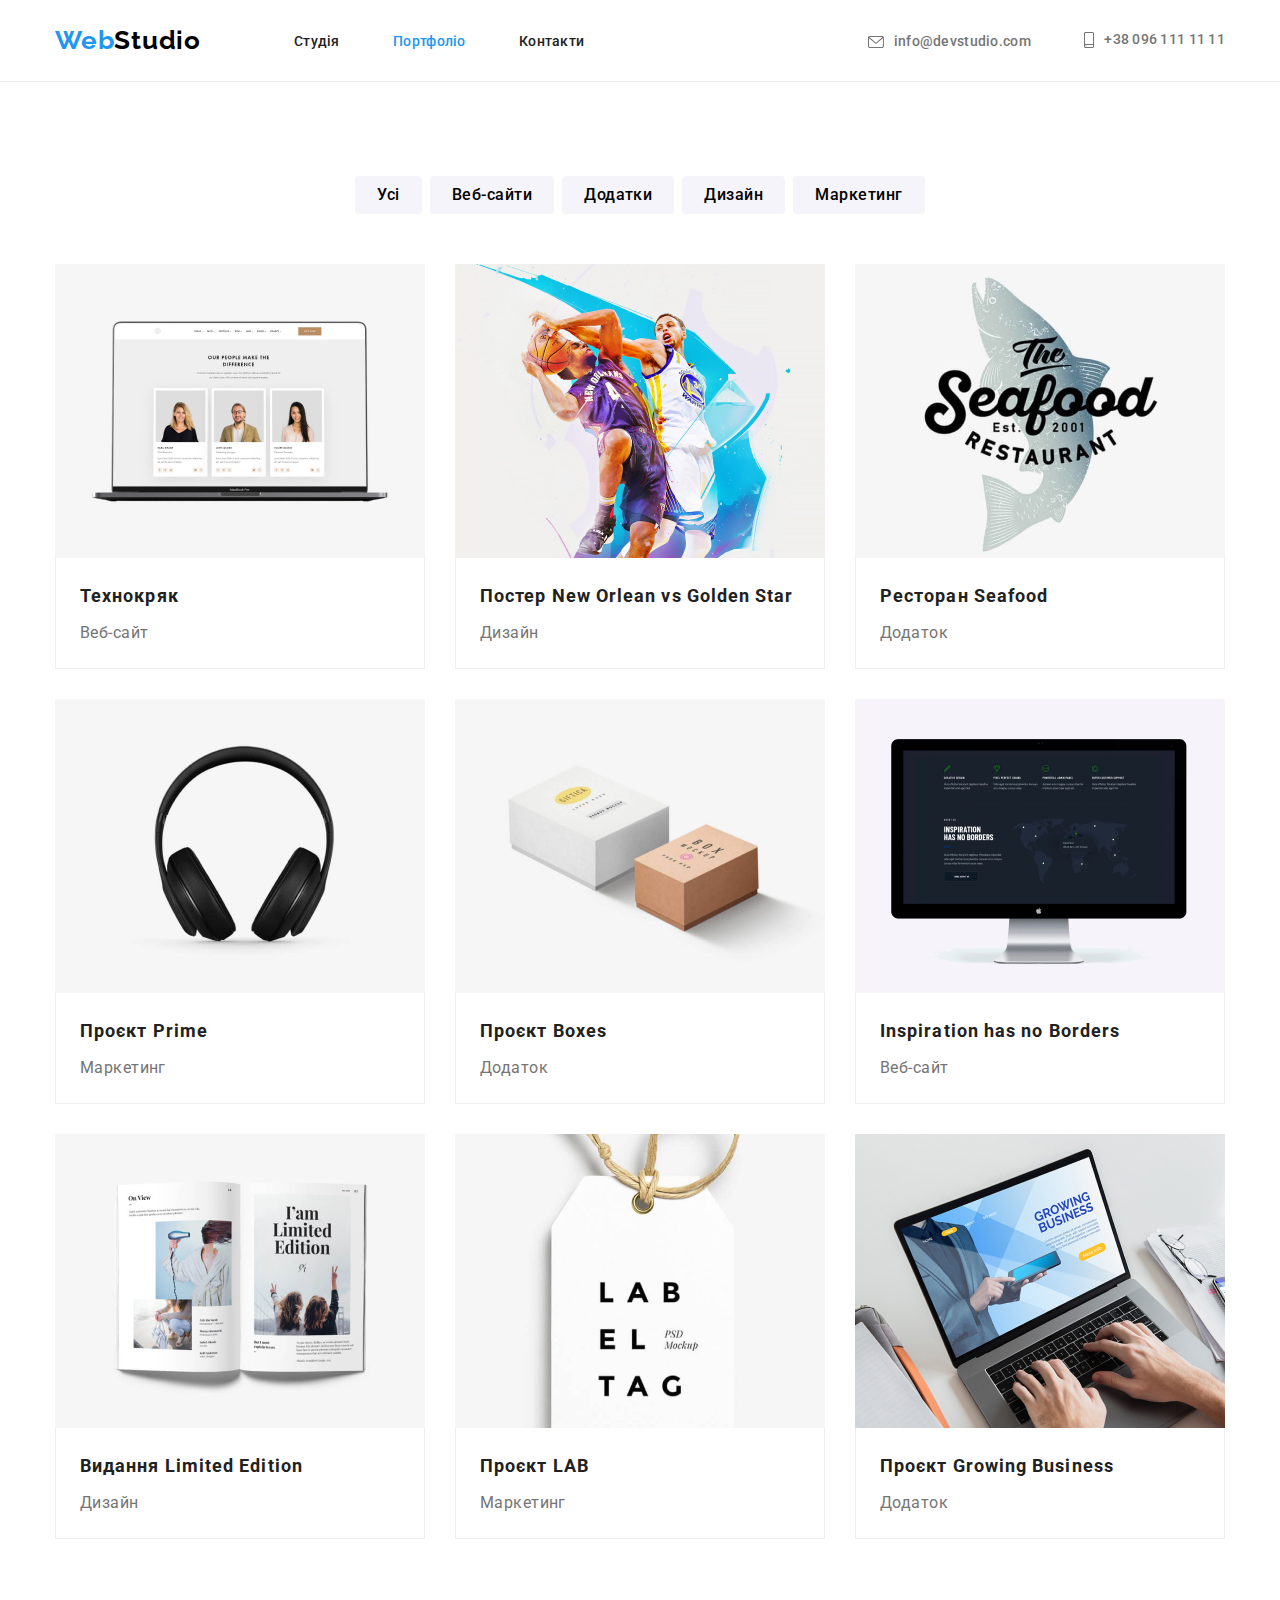
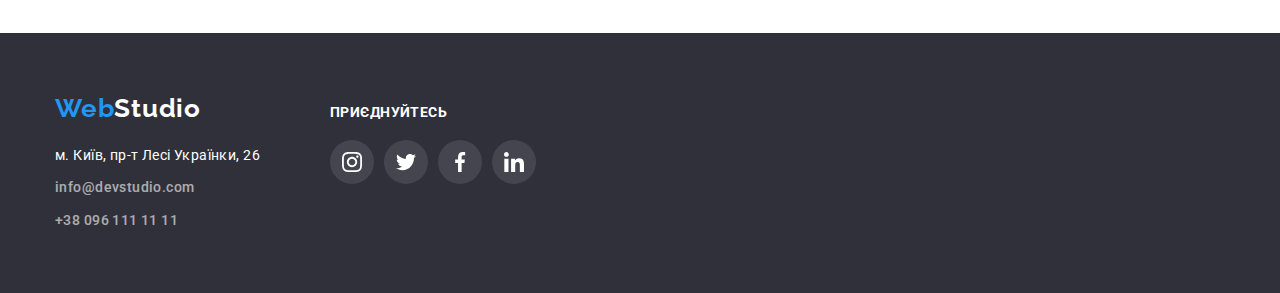
==== portfolio.html @ bd709aa1 "Initial commit" ====
<!DOCTYPE html>
<html lang="uk">
  <head>
    <meta charset="UTF-8" />
    <meta http-equiv="X-UA-Compatible" content="IE=edge" />
    <meta name="viewport" content="width=device-width, initial-scale=1.0" />
    <link rel="preconnect" href="https://fonts.googleapis.com" />
    <link rel="preconnect" href="https://fonts.gstatic.com" crossorigin />
    <link
      href="https://fonts.googleapis.com/css2?family=Raleway:wght@700&family=Roboto:wght@400;500;700;900&display=swap"
      rel="stylesheet"
    />
    <link
      rel="stylesheet"
      href="https://cdnjs.cloudflare.com/ajax/libs/modern-normalize/1.1.0/modern-normalize.min.css"
    />
    <link rel="stylesheet" href="css/styles.css" />
    <title>Document</title>
  </head>
  <body>
    <!--Шапка сайта-->
    <header class="header">
      <div class="container header">
        <nav class="head-nav">
          <a class="main-link" href="./index.html"
            ><span class="txt-blue">Web</span
            ><span class="txt-black">Studio</span></a
          >
          <ul class="header-list">
            <li class="item">
              <a class="link " href="./index.html">Студія</a>
            </li>
            <li class="item">
              <a class="link current" href="./portfolio.html">Портфоліо</a>
            </li>
            <li class="item"><a class="link" href="">Контакти</a></li>
          </ul>
        </nav>
        <ul class="header-list">
          <li class="item">
            <a class="link-title" href="mailto:info@devstudio.com">
              <svg class="icon envelope">
                <use href="./images/symbol-defs.svg#envelope"></use>
              </svg>
              info@devstudio.com</a
            >
          </li>
          <li class="item">
            <a class="link-title" href="tel:+380961111111">
              <svg class="icon smartphone">
                <use href="./images/symbol-defs.svg#smartphone"></use>
              </svg>
              +38 096 111 11 11</a>
          </li>
        </ul>
      </div>
    </header>
    <!--Герой-->
    <main>
      <section class="section-projects">
        <div class="container">
          <h1 hidden>Проєкти</h1>

          <ul class="card-set">
            <li class="list">
              <button class="button" type="button">Усі</button>
            </li>
            <li class="list">
              <button class="button" type="button">Веб-сайти</button>
            </li>
            <li class="list">
              <button class="button" type="button">Додатки</button>
            </li>
            <li class="list">
              <button class="button" type="button">Дизайн</button>
            </li>
            <li class="list">
              <button class="button" type="button">Маркетинг</button>
            </li>
          </ul>
          <ul class="menu">
            <li class="list gallery">
              <a class="link-list" href="https://www.google.com.ua"
                ><img
                  src="./portfolio-images/web-site-logo.jpg"
                  alt="web-site-logo"
                  width="370"
                />
                <div class="description-project">
                  <h2 class="project-name">Технокряк</h2>
                  <p class="paragraph-list">Веб-сайт</p>
                </div></a
              >
            </li>
            <li class="list gallery">
              <a class="link-list" href="https://www.google.com.ua"
                ><img
                  src="./portfolio-images/poster.jpg"
                  alt="poster"
                  width="370"
                />
                <div class="description-project">
                  <h2 class="project-name">
                    Постер <span lang="en"> New Orlean vs Golden Star</span>
                  </h2>
                  <p class="paragraph-list">Дизайн</p>
                </div></a
              >
            </li>
            <li class="list gallery">
              <a class="link-list" href="https://www.google.com.ua"
                ><img
                  src="./portfolio-images/seafood.jpg"
                  alt="seafood"
                  width="370"
                />
                <div class="description-project">
                  <h2 class="project-name">
                    Ресторан <span lang="en">Seafood</span>
                  </h2>
                  <p class="paragraph-list">Додаток</p>
                </div></a
              >
            </li>
            <li class="list gallery">
              <a class="link-list" href="https://www.google.com.ua"
                ><img
                  src="./portfolio-images/headset.jpg"
                  alt="headset"
                  width="370"
                />
                <div class="description-project">
                  <h2 class="project-name">
                    Проєкт <span lang="en">Prime</span>
                  </h2>
                  <p class="paragraph-list">Маркетинг</p>
                </div></a
              >
            </li>
            <li class="list gallery">
              <a class="link-list" href="https://www.google.com.ua"
                ><img
                  src="./portfolio-images/boxes.jpg"
                  alt="boxes"
                  width="370"
                />
                <div class="description-project">
                  <h2 class="project-name">
                    Проєкт <span lang="en">Boxes</span>
                  </h2>
                  <p class="paragraph-list">Додаток</p>
                </div></a
              >
            </li>
            <li class="list gallery">
              <a class="link-list" href="https://www.google.com.ua"
                ><img
                  src="./portfolio-images/website-inspiration.jpg"
                  alt="website-inspiration"
                  width="370"
                />
                <div class="description-project">
                  <h2 lang="en" class="project-name">
                    Inspiration has no Borders
                  </h2>
                  <p class="paragraph-list">Веб-сайт</p>
                </div></a
              >
            </li>
            <li class="list gallery">
              <a class="link-list" href="https://www.google.com.ua"
                ><img
                  src="./portfolio-images/le-magazine.jpg"
                  alt="le-magazine"
                  width="370"
                />
                <div class="description-project">
                  <h2 class="project-name">
                    Видання <span lang="en">Limited Edition</span>
                  </h2>
                  <p class="paragraph-list">Дизайн</p>
                </div></a
              >
            </li>
            <li class="list gallery">
              <a class="link-list" href="https://www.google.com.ua"
                ><img
                  src="./portfolio-images/project-lab.jpg"
                  alt="project-lab"
                  width="370"
                />
                <div class="description-project">
                  <h2 class="project-name">
                    Проєкт <span lang="en">LAB</span>
                  </h2>
                  <p class="paragraph-list">Маркетинг</p>
                </div></a
              >
            </li>
            <li class="list gallery">
              <a class="link-list" href="https://www.google.com.ua"
                ><img
                  src="./portfolio-images/growing-business-logo.jpg"
                  alt="growing-business-logo"
                  width="370"
                />
                <div class="description-project">
                  <h2 class="project-name">
                    Проєкт <span lang="en">Growing Business</span>
                  </h2>
                  <p class="paragraph-list">Додаток</p>
                </div>
              </a>
            </li>
          </ul>
        </div>
      </section>
    </main>
    <footer class="footer">
      <div class="container">
        <div>
        <a class="footer-logo" href="./index.html"
          ><span class="txt-blue">Web</span
          ><span class="txt-white">Studio</span></a
        >
        <address>
          <ul class="footer-links">
            <li class="footer-list">
              <a
                class="link-footer"
                href="https://goo.gl/maps/nPAizEGp3tmb85P76"
                target="_blank"
                rel="noopener noreferrer"
                >м. Київ, пр-т Лесі Українки, 26
              </a>
            </li>
            <li class="footer-list">
              <a class="link-contact" href="mailto:info@devstudio.com"
                >info@devstudio.com</a
              >
            </li>
            <li class="footer-list">
              <a class="link-contact" href="tel:+380961111111"
                >+38 096 111 11 11</a
              >
            </li>
          </ul>
        </address>
        </div>
        <div class="footer-social">
          <p class="text">Приєднуйтесь</p>
          <ul class="list icon-social">
            <li class="item">
              <a href="https://www.instagram.com/" class="link">
                <svg class="icon">
                  <use href="./images/symbol-defs.svg#instagram"></use>
                </svg>
              </a>
            </li>
            <li class="item">
              <a href="https://twitter.com/" class="link">
                <svg class="icon">
                  <use href="./images/symbol-defs.svg#twitter"></use>
                </svg>
              </a>
            </li>
            <li class="item">
              <a href="https://www.facebook.com/" class="link">
                <svg class="icon">
                  <use href="./images/symbol-defs.svg#facebook"></use>
                </svg>
              </a>
            </li>
            <li class="item">
              <a href="https://www.linkedin.com/" class="link">
                <svg class="icon">
                  <use href="./images/symbol-defs.svg#linkedin"></use>
                </svg>
              </a>
            </li>
          </ul>
        </div>
      </div>
    </footer>
  </body>
</html>
---- css/styles.css ----
:root {
  --main-title-color: #ffffff;
  --secondary-title-color: #757575;
  --main-text-color: #212121;
  --logo-text-color: #000000;
  --button-primary-color: #ffffff;
  --third-title-color: #2196f3;
  --footer-title-color: #2f303a;
  --hero-title-color: #2f303a;
  --section-team-color: #f5f4fa;
  --header-border-color: #ececec;
  --social-media: #AFB1B8;
  --clients-link: #F5F5F5;
}

body {
  background-color: #ffffff;
  font-family: "Roboto", sans-serif;
  font-size: 14px;
  letter-spacing: 0.03em;
  margin: 0 auto;
}

h1,
h2,
h3,
h4,
h5,
h6,
p {
  margin: 0;
}

img {
  display: block;
  max-width: 100%;
  height: auto;
}

.container {
  width: 1200px;
  padding: 0 15px;
  margin: 0 auto;
}

.header {
  border-bottom: 1px solid var(--header-border-color);
  background-color: var(--main-title-color);
}

/*Logo*/
.list {
  list-style: none;
  margin: 0;
  padding: 0;
}

.item {
  list-style: none;
  margin: 0;
  padding: 0;
}

.container.header {
  display: flex;
  border-bottom: 0;
}

.head-nav {
  display: flex;
  align-items: center;
}

.header-list {
  margin-left: auto;
  align-items: center;
  padding: 0;
  margin-top: 0;
  margin-bottom: 0;
}

.header-list .item {
  display: inline-block;
  padding-top: 32px;
  padding-bottom: 31px;
}

.header-list .item:not(:last-child) {
  margin-right: 50px;
}

.link-list {
  text-decoration: none;
}

.txt-blue {
  color: var(--third-title-color);
}

.txt-black {
  color: var(--logo-text-color);
}

.section {
  padding-top: 200px;
  padding-bottom: 200px;
  margin-left: auto;
  margin-right: auto;
}

.section.special {
  padding-top: 94px;
  padding-bottom: 0;
}

.main-link {
  font-family: "Raleway", sans-serif;
  font-size: 26px;
  font-weight: 700;
  line-height: 1.19;
  letter-spacing: 0.03em;
  text-decoration: none;
  display: block;
  margin-right: 93px;
}

.main-link:focus,
.main-link:active {
  font-size: 26px;
  font-weight: 700;
}

/*Header*/

.link {
  color: var(--main-text-color);
  font-weight: 500;
  line-height: 1.14;
  letter-spacing: 0.02em;
  text-decoration: none;
}

.link-title{
  display: flex;
  text-align: center;
  gap: 10px;
}

.icon.envelope {
  width: 16px;
  height: 12px;
  margin:auto;
  fill: currentColor;
}

.icon.smartphone {
  width: 10px;
  height: 16px;
  margin:auto;
  fill: currentColor;
}


.link:hover,
.link:focus {
  color: var(--third-title-color);
  font-weight: 500;
}
.link.current {
  color: var(--third-title-color);
}

.link-title {
  font-weight: 500;
  line-height: 1.14;
  color: var(--secondary-title-color);
  letter-spacing: 0.02em;
  text-decoration: none;
}



.link-title:hover,
.link-title:focus {
  color: var(--third-title-color);
}

/*Герой*/
/*Main*/
.hero {
  background-color: var(--hero-title-color);
  text-align: center;
  padding: 200px 0;
  max-width: 1600px;
  height: 600px;
  margin: 0 auto;

  background-image: linear-gradient(
      to right,
      rgba(47, 48, 58, 0.4),
      rgba(47, 48, 58, 0.4)
    ),
    url(../images/hero-bg.jpg);
  background-repeat: no-repeat;
  background-position: center;
  background-size: cover;
}

.hero-title {
  margin-top: 0px;
  margin-bottom: 30px;
  font-weight: 900;
  font-size: 44px;
  line-height: 1.36;
  color: var(--main-title-color);
  background-color: var(--hero-title-color) a;
  text-align: center;
  letter-spacing: 0.06em;
  text-transform: uppercase;
}
.specialities {
  font-weight: 700;
  font-size: 14px;
  line-height: 1.14;
  color: var(--main-text-color);
  margin-bottom: 10px;
}

.features-icon {
  background-color: var(--section-team-color);
  border-radius: 4px;
  display: flex;
  justify-content: center;
  align-items: center;
  margin-bottom: 30px;
  padding: 25px 0;
}

.features.list{
  display: flex;
  flex-direction: row;
  column-gap: 30px;
}

.icon{
width: 70px;
height: 70px;
}


.paragraph-title {
  font-weight: 400;
  line-height: 1.71;
  color: var(--secondary-title-color);
  margin-bottom: 0;
}
.wwd {
  display: flex;
  padding: 0;
  margin: 0;
}

.card-set {
  display: flex;
  padding-left: 0;
  justify-content: center;
  margin-left: 0;
  margin-top: 0;
  margin-bottom: 50px;
}

.card-set :not(:last-child) {
  margin-right: 8px;
}

.wwd .list {
  width: 270px;
}
.wwd .list:not(:last-child) {
  margin-right: 30px;
}

.wwd-items {
  margin: 15px;
}

.section-work .list {
  width: 370px;
}

.our-work,
.our-team,
.our-clients {
  font-weight: 700;
  font-size: 36px;
  line-height: 1.16;
  color: var(--main-text-color);
  text-align: center;
  margin-bottom: 50px;
}

.section-work {
  padding-top: 94px;
  padding-bottom: 94px;
}

.section-projects {
  padding-top: 94px;
  padding-bottom: 94px;
}

.section-clients {
  padding-top: 94px;
  padding-bottom: 94px;
}

.clients-list{
  display: flex;
  flex-direction: row;
  gap:30px;
  margin: 0;
  padding: 0;
  list-style-type:none;
}

.clients-icon {
  width: 106px;
  height: 60px;
  fill: currentColor;
}

.clients-link {
  border-radius: 4px;
  width: 170px;
  height: 92px;
  display: flex;
  justify-content: center;
  align-items: center;
  border: 1px solid currentColor;
  color: var(--social-media);
}

.clients-link:hover,
.clients-link:focus {
  color: var(--third-title-color);
}

.section-team {
  background-color: var(--section-team-color);
  padding-top: 94px;
  padding-bottom: 94px;
}

.prof-name {
  background-color: var(--main-title-color);
  padding: 30px 0;
  box-shadow: 0px 1px 3px rgba(0, 0, 0, 0.12), 0px 1px 1px rgba(0, 0, 0, 0.14),
    0px 2px 1px rgba(0, 0, 0, 0.2);
  border-radius: 0px 0px 4px 4px;
}

.list.icon-social{
  display: flex;
  flex-direction: row;
  justify-content: center;
  column-gap: 10px;
}

.icon-social .icon {
  width: 20px;
  height: 20px;
}

.icon-social .link {
  fill: var(--social-media);
  width: 44px;
  height: 44px;
  display: flex;
  justify-content: center;
  align-items: center;
  border-radius: 50%;
}

.icon-social .link:hover,
.icon-social .link:focus {
  background-color: var(--third-title-color);
  fill: var(--button-primary-color);
}

.description-project {
  padding: 20px 24px;
  background-color: var(---main-title-color);
  border: 1px solid #eeeeee;
  border-top: 0;
}

.menu {
  margin: 0;
  padding-left: 0;
  display: flex;
  flex-wrap: wrap;
  gap: 30px;
}

.gallery .link-list {
  display: block;
}

.gallery .link-list:hover,
.gallery .link-list:focus {
  box-shadow: 0px 1px 1px rgba(0, 0, 0, 0.12), 0px 4px 4px rgba(0, 0, 0, 0.06),
    1px 4px 6px rgba(0, 0, 0, 0.16);
}

.team-name {
  font-weight: 500;
  font-size: 16px;
  line-height: 1.16;
  text-align: center;
  color: var(--main-text-color);
  margin-bottom: 10px;
}

.team-position {
  font-weight: 400;
  font-size: 16px;
  line-height: 1.18;
  color: var(--secondary-title-color);
  text-align: center;
  margin-bottom: 16px;
}

.button {
  padding: 6px 22px;
  cursor: pointer;
  font-family: inherit;
  color: inherit;
  background-color: var(--section-team-color);
  font-weight: 500;
  font-size: 16px;
  line-height: 1.62;
  border: solid transparent;
  border-radius: 4px;
  text-align: center;
  white-space: nowrap;
  letter-spacing: 0.03em;
  border: 0;
}
.button:hover,
.button:focus {
  box-shadow: 0px 3px 1px rgba(0, 0, 0, 0.1), 0px 1px 2px rgba(0, 0, 0, 0.08),
    0px 2px 2px rgba(0, 0, 0, 0.12);
  color: var(--button-primary-color);
  background-color: var(--third-title-color);
}

.btn {
  border-radius: 4px;
  padding: 10px 32px;
  color: var(--button-primary-color);
  background-color: var(--third-title-color);
  border: var(--third-title-color);
  letter-spacing: 0.06em;
  font-size: 16px;
  line-height: 1.88;
  font-weight: 700;
  min-width: 216px;
  text-align: center;
  margin-bottom: 0;
}

.btn:hover,
.btn:focus {
  color: var(---main-title-color);
  background-color: var(--third-title-color);
  border: var(--third-title-color);
  opacity: 0.8;
}

.project-name {
  font-weight: 700;
  font-size: 18px;
  line-height: 2;
  letter-spacing: 0.06em;
  color: var(--main-text-color);
  margin-bottom: 4px;
}

.paragraph-list {
  font-size: 16px;
  line-height: 1.87;
  color: var(--secondary-title-color);
}

/*Footer*/

.footer {
  background-color: var(--footer-title-color);
  padding: 60px 0;
}

.txt-white {
  color: var(--main-title-color);
}

.footer-logo {
  font-family: "Raleway", sans-serif;
  font-size: 26px;
  font-weight: 700;
  font-style: normal;
  line-height: 1.19;
  letter-spacing: 0.03em;
  text-decoration: none;
  display: block;
  margin-bottom: 20px;
}

.footer-list {
  list-style: none;
  margin: 0;
  padding: 0;
}

.footer-list:not(:last-child) {
  margin-bottom: 9px;
}

.link-footer {
  color: var(--main-title-color);
  line-height: 1.71;
  font-style: normal;
  text-decoration: none;
  margin-bottom: 9px;
}

.link-footer:hover,
.link-footer:focus {
  color: var(--main-title-color);
  opacity: 0.8;
}

.link-contact {
  color: var(--main-title-color);
  opacity: 0.6;
  line-height: 1.71;
  font-style: normal;
  font-weight: 500;
  text-decoration: none;
}

.link-contact:hover,
.link-contact:focus,
.link-contact:active {
  color: var(--secondary-title-color);
  text-decoration: none;
}

.footer-links {
  padding-left: 0;
  margin: 0;
}

.footer .container{
  display: flex;
  column-gap: 70px;
  align-items: baseline;
}

.footer-social .link {
  background: rgba(255, 255, 255, 0.1);
  border-radius: 50%;
  fill: var(--main-title-color);
}

.footer-social > .text {
  margin-bottom: 20px;
  font-family: 'Roboto';
  font-weight: 700;
  line-height: 1.2;
  text-transform: uppercase;
  color: var(--button-primary-color);
}
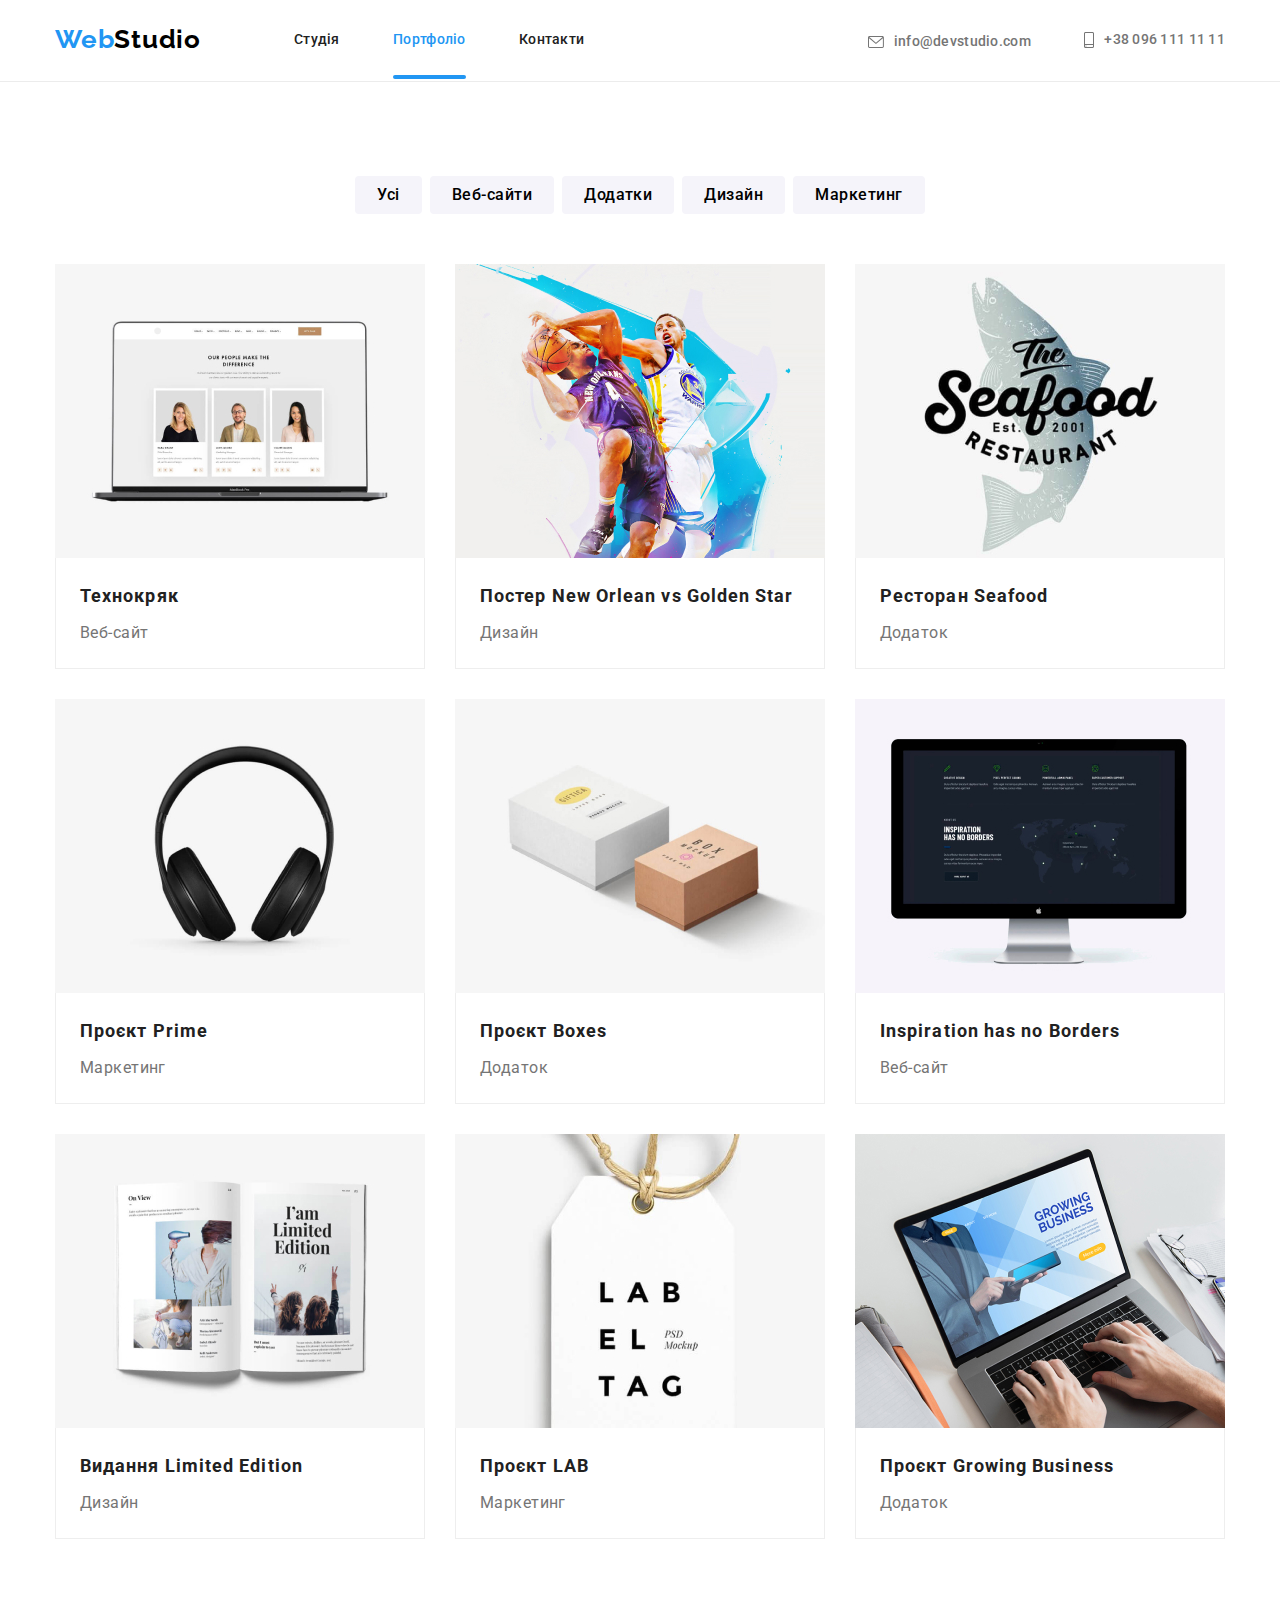
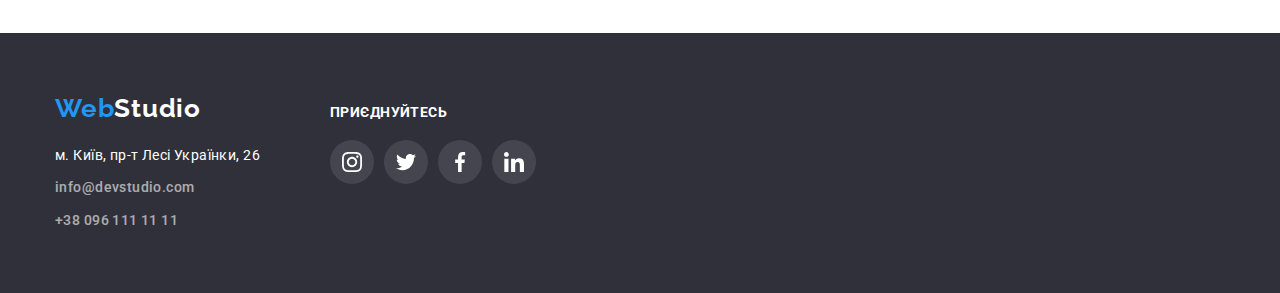
==== commit 51919337: "Summary" ====
--- a/portfolio.html
+++ b/portfolio.html
@@ -227,7 +227,7 @@
           <ul class="footer-links">
             <li class="footer-list">
               <a
-                class="link-footer"
+                class="link-footer-address"
                 href="https://goo.gl/maps/nPAizEGp3tmb85P76"
                 target="_blank"
                 rel="noopener noreferrer"
@@ -251,28 +251,28 @@
           <p class="text">Приєднуйтесь</p>
           <ul class="list icon-social">
             <li class="item">
-              <a href="https://www.instagram.com/" class="link">
+              <a href="https://www.instagram.com/" class="link-footer">
                 <svg class="icon">
                   <use href="./images/symbol-defs.svg#instagram"></use>
                 </svg>
               </a>
             </li>
             <li class="item">
-              <a href="https://twitter.com/" class="link">
+              <a href="https://twitter.com/" class="link-footer">
                 <svg class="icon">
                   <use href="./images/symbol-defs.svg#twitter"></use>
                 </svg>
               </a>
             </li>
             <li class="item">
-              <a href="https://www.facebook.com/" class="link">
+              <a href="https://www.facebook.com/" class="link-footer">
                 <svg class="icon">
                   <use href="./images/symbol-defs.svg#facebook"></use>
                 </svg>
               </a>
             </li>
             <li class="item">
-              <a href="https://www.linkedin.com/" class="link">
+              <a href="https://www.linkedin.com/" class="link-footer">
                 <svg class="icon">
                   <use href="./images/symbol-defs.svg#linkedin"></use>
                 </svg>
@@ -282,5 +282,6 @@
         </div>
       </div>
     </footer>
+    <script src="./js/modal.js"></script>
   </body>
 </html>
--- a/css/styles.css
+++ b/css/styles.css
@@ -61,8 +61,11 @@
   padding: 0;
 }
 
+
 .container.header {
   display: flex;
+  justify-content: center;
+  align-items: baseline;
   border-bottom: 0;
 }
 
@@ -81,7 +84,8 @@
 
 .header-list .item {
   display: inline-block;
-  padding-top: 32px;
+  justify-content: center;
+  padding-top: 31px;
   padding-bottom: 31px;
 }
 
@@ -132,12 +136,15 @@
 
 /*Header*/
 
-.link {
+.item > .link {
   color: var(--main-text-color);
   font-weight: 500;
   line-height: 1.14;
   letter-spacing: 0.02em;
   text-decoration: none;
+  padding-top: 32px;
+  padding-bottom: 32px;
+  transition: color 250ms cubic-bezier(0.4, 0, 0.2, 1);
 }
 
 .link-title{
@@ -165,9 +172,27 @@
 .link:focus {
   color: var(--third-title-color);
   font-weight: 500;
+  transition: color 250ms cubic-bezier(0.4, 0, 0.2, 1);
 }
 .link.current {
   color: var(--third-title-color);
+}
+
+.link.current{
+  position: relative;
+}
+
+.link.current::after {
+  content: '';
+  display: block;
+  position: absolute;
+  bottom: 0;
+  left: 0;
+  width: 100%;
+  height: 4px;
+  border-radius: 2px;
+  transition: opacity 250ms cubic-bezier(0.4, 0, 0.2, 1);
+  background-color: var(--third-title-color);
 }
 
 .link-title {
@@ -183,6 +208,7 @@
 .link-title:hover,
 .link-title:focus {
   color: var(--third-title-color);
+  transition: color 250ms cubic-bezier(0.4, 0, 0.2, 1);
 }
 
 /*Герой*/
@@ -343,6 +369,7 @@
 .clients-link:hover,
 .clients-link:focus {
   color: var(--third-title-color);
+  transition: color 250ms cubic-bezier(0.4, 0, 0.2, 1);
 }
 
 .section-team {
@@ -385,6 +412,7 @@
 .icon-social .link:focus {
   background-color: var(--third-title-color);
   fill: var(--button-primary-color);
+  transition: color 250ms cubic-bezier(0.4, 0, 0.2, 1);
 }
 
 .description-project {
@@ -410,6 +438,7 @@
 .gallery .link-list:focus {
   box-shadow: 0px 1px 1px rgba(0, 0, 0, 0.12), 0px 4px 4px rgba(0, 0, 0, 0.06),
     1px 4px 6px rgba(0, 0, 0, 0.16);
+    transition: color 250ms cubic-bezier(0.4, 0, 0.2, 1);
 }
 
 .team-name {
@@ -419,6 +448,31 @@
   text-align: center;
   color: var(--main-text-color);
   margin-bottom: 10px;
+}
+
+.link-team {
+  color: var(--main-text-color);
+  font-weight: 500;
+  line-height: 1.14;
+  letter-spacing: 0.02em;
+  text-decoration: none;
+}
+
+.icon-social .link-team {
+  fill: var(--social-media);
+  width: 44px;
+  height: 44px;
+  display: flex;
+  justify-content: center;
+  align-items: center;
+  border-radius: 50%;
+}
+
+.icon-social .link-team:hover,
+.icon-social .link-team:focus {
+  background-color: var(--third-title-color);
+  fill: var(--button-primary-color);
+  transition: color 250ms cubic-bezier(0.4, 0, 0.2, 1);
 }
 
 .team-position {
@@ -452,6 +506,7 @@
     0px 2px 2px rgba(0, 0, 0, 0.12);
   color: var(--button-primary-color);
   background-color: var(--third-title-color);
+  transition: color 250ms cubic-bezier(0.4, 0, 0.2, 1);
 }
 
 .btn {
@@ -475,6 +530,7 @@
   background-color: var(--third-title-color);
   border: var(--third-title-color);
   opacity: 0.8;
+  transition: color 250ms cubic-bezier(0.4, 0, 0.2, 1);
 }
 
 .project-name {
@@ -525,7 +581,7 @@
   margin-bottom: 9px;
 }
 
-.link-footer {
+.link-footer-address {
   color: var(--main-title-color);
   line-height: 1.71;
   font-style: normal;
@@ -533,10 +589,11 @@
   margin-bottom: 9px;
 }
 
-.link-footer:hover,
-.link-footer:focus {
+.link-footer-address:hover,
+.link-footer-address:focus {
   color: var(--main-title-color);
   opacity: 0.8;
+  transition: color 250ms cubic-bezier(0.4, 0, 0.2, 1);
 }
 
 .link-contact {
@@ -553,6 +610,32 @@
 .link-contact:active {
   color: var(--secondary-title-color);
   text-decoration: none;
+  transition: color 250ms cubic-bezier(0.4, 0, 0.2, 1);
+}
+
+.link-footer {
+  color: var(--main-text-color);
+  font-weight: 500;
+  line-height: 1.14;
+  letter-spacing: 0.02em;
+  text-decoration: none;
+}
+
+.icon-social .link-footer {
+  fill: var(--social-media);
+  width: 44px;
+  height: 44px;
+  display: flex;
+  justify-content: center;
+  align-items: center;
+  border-radius: 50%;
+}
+
+.icon-social .link-footer:hover,
+.icon-social .link-footer:focus {
+  background-color: var(--third-title-color);
+  fill: var(--button-primary-color);
+  transition: color 250ms cubic-bezier(0.4, 0, 0.2, 1);
 }
 
 .footer-links {
@@ -566,7 +649,7 @@
   align-items: baseline;
 }
 
-.footer-social .link {
+.footer-social .link-footer {
   background: rgba(255, 255, 255, 0.1);
   border-radius: 50%;
   fill: var(--main-title-color);
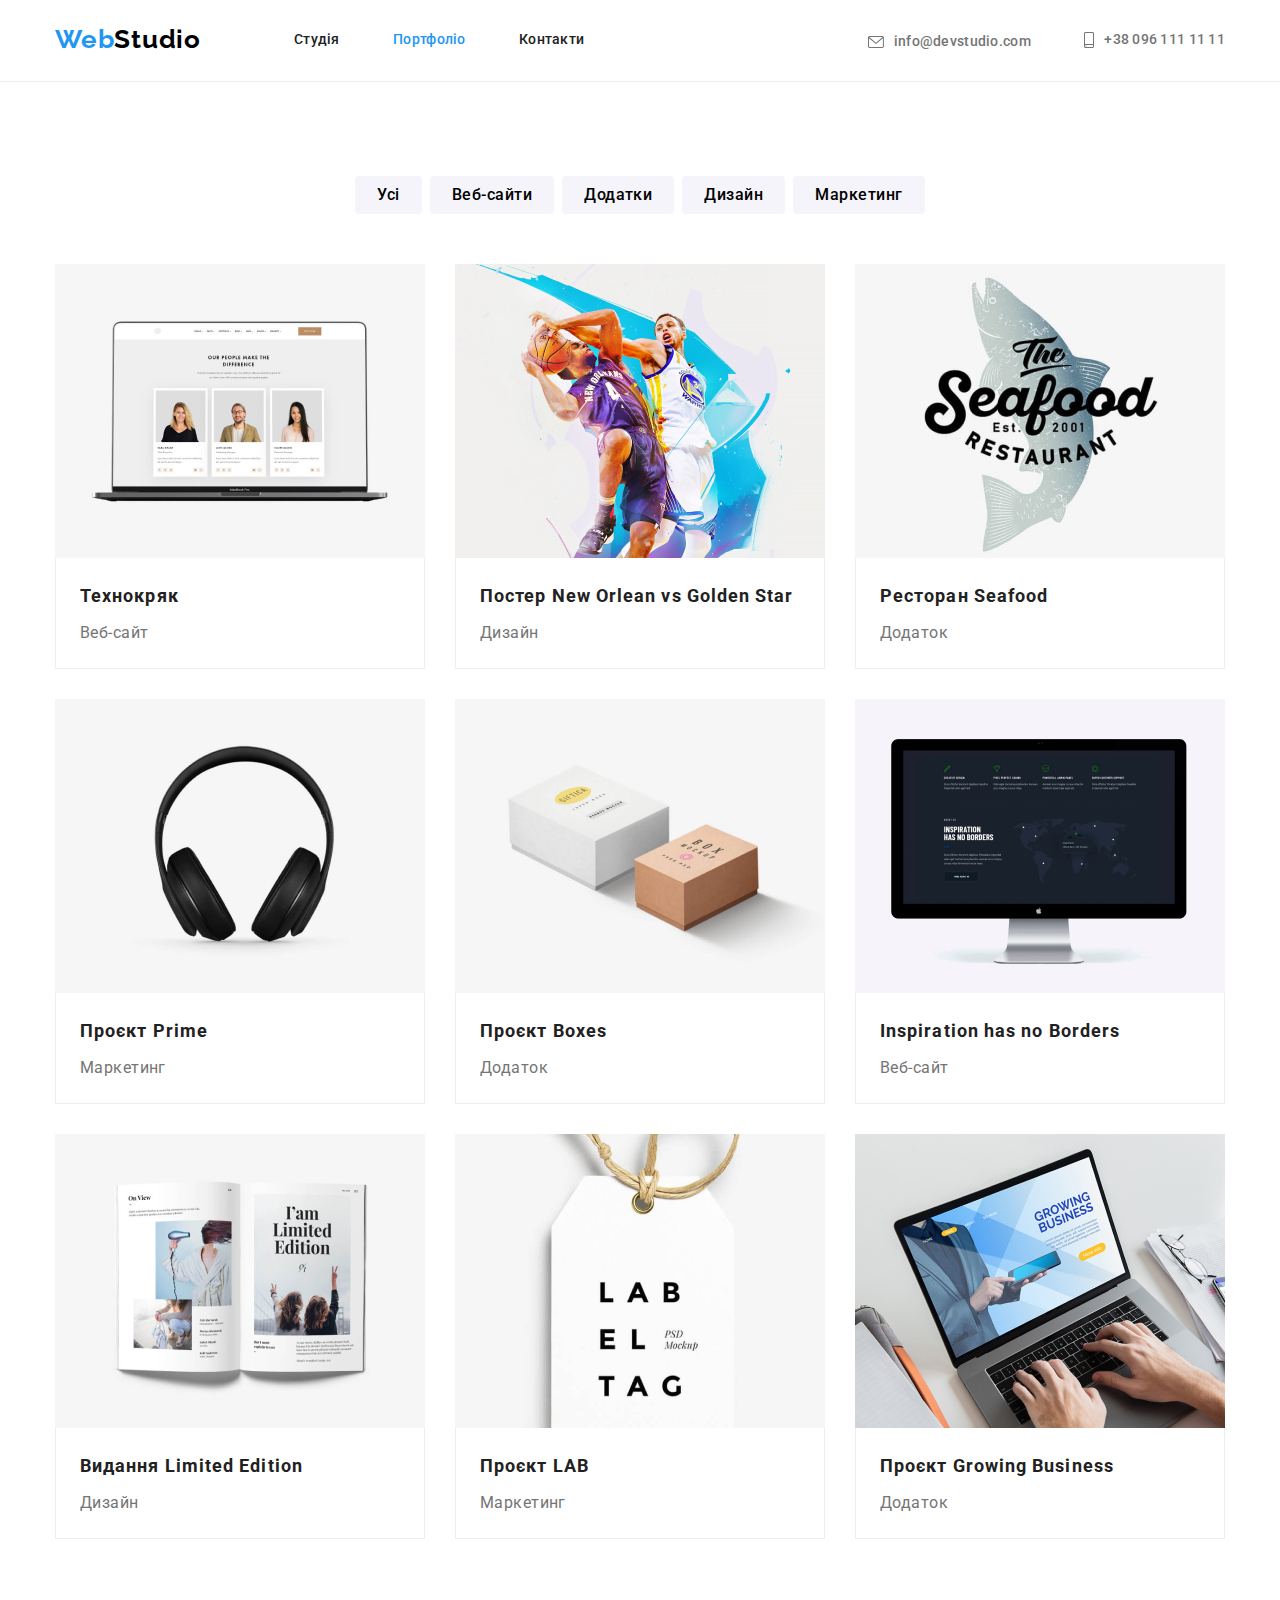
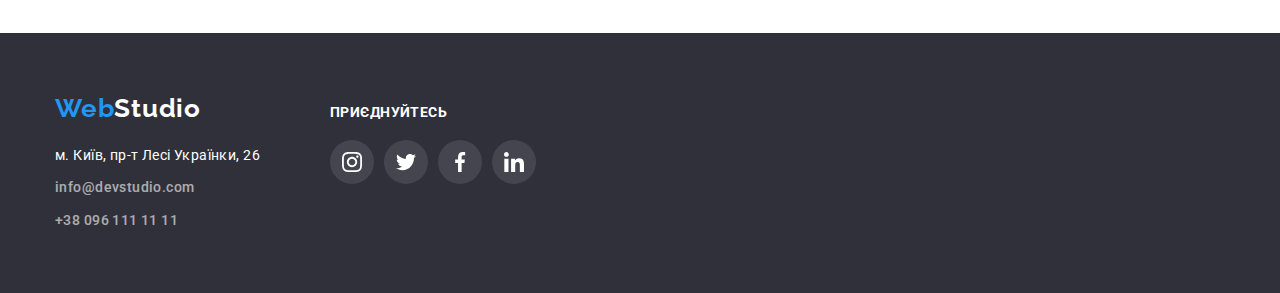
==== commit 8249da8b: "Summary" ====
--- a/portfolio.html
+++ b/portfolio.html
@@ -81,11 +81,13 @@
           <ul class="menu">
             <li class="list gallery">
               <a class="link-list" href="https://www.google.com.ua"
-                ><img
+                >
+                <div class="hidden-card"><img
                   src="./portfolio-images/web-site-logo.jpg"
                   alt="web-site-logo"
-                  width="370"
-                />
+                  width="370" />
+                <p class="hidden-text">Ресурс пропонує комплексні пропозиції з різним рівнем функціоналу та сервісів. Все це дозволить відвідувачу отримати вичерпні відомості про компанію чи приватну особу.</p>
+                </div>
                 <div class="description-project">
                   <h2 class="project-name">Технокряк</h2>
                   <p class="paragraph-list">Веб-сайт</p>
@@ -94,11 +96,14 @@
             </li>
             <li class="list gallery">
               <a class="link-list" href="https://www.google.com.ua"
-                ><img
+                >
+                <div class="hidden-card">
+                <img
                   src="./portfolio-images/poster.jpg"
                   alt="poster"
-                  width="370"
-                />
+                  width="370" />
+                  <p class="hidden-text">Ресурс пропонує комплексні пропозиції з різним рівнем функціоналу та сервісів. Все це дозволить відвідувачу отримати вичерпні відомості про компанію чи приватну особу.</p>
+                </div>
                 <div class="description-project">
                   <h2 class="project-name">
                     Постер <span lang="en"> New Orlean vs Golden Star</span>
@@ -109,11 +114,13 @@
             </li>
             <li class="list gallery">
               <a class="link-list" href="https://www.google.com.ua"
-                ><img
+                ><div class="hidden-card"><img
                   src="./portfolio-images/seafood.jpg"
                   alt="seafood"
                   width="370"
                 />
+                  <p class="hidden-text">The best seafood from Zhmerynka.</p>
+                </div>
                 <div class="description-project">
                   <h2 class="project-name">
                     Ресторан <span lang="en">Seafood</span>
@@ -124,11 +131,13 @@
             </li>
             <li class="list gallery">
               <a class="link-list" href="https://www.google.com.ua"
-                ><img
+                ><div class="hidden-card"><img
                   src="./portfolio-images/headset.jpg"
                   alt="headset"
                   width="370"
                 />
+                <p class="hidden-text">Ресурс пропонує комплексні пропозиції з різним рівнем функціоналу та сервісів. Все це дозволить відвідувачу отримати вичерпні відомості про компанію чи приватну особу.</p>
+                </div>
                 <div class="description-project">
                   <h2 class="project-name">
                     Проєкт <span lang="en">Prime</span>
@@ -139,11 +148,13 @@
             </li>
             <li class="list gallery">
               <a class="link-list" href="https://www.google.com.ua"
-                ><img
+                ><div class="hidden-card"><img
                   src="./portfolio-images/boxes.jpg"
                   alt="boxes"
                   width="370"
                 />
+                <p class="hidden-text">Ресурс пропонує комплексні пропозиції з різним рівнем функціоналу та сервісів. Все це дозволить відвідувачу отримати вичерпні відомості про компанію чи приватну особу.</p>
+                </div>
                 <div class="description-project">
                   <h2 class="project-name">
                     Проєкт <span lang="en">Boxes</span>
@@ -154,11 +165,13 @@
             </li>
             <li class="list gallery">
               <a class="link-list" href="https://www.google.com.ua"
-                ><img
+                ><div class="hidden-card"><img
                   src="./portfolio-images/website-inspiration.jpg"
                   alt="website-inspiration"
                   width="370"
                 />
+                <p class="hidden-text">Ресурс пропонує комплексні пропозиції з різним рівнем функціоналу та сервісів. Все це дозволить відвідувачу отримати вичерпні відомості про компанію чи приватну особу.</p>
+                </div>
                 <div class="description-project">
                   <h2 lang="en" class="project-name">
                     Inspiration has no Borders
@@ -169,11 +182,13 @@
             </li>
             <li class="list gallery">
               <a class="link-list" href="https://www.google.com.ua"
-                ><img
+                ><div class="hidden-card"><img
                   src="./portfolio-images/le-magazine.jpg"
                   alt="le-magazine"
                   width="370"
                 />
+                <p class="hidden-text">Ресурс пропонує комплексні пропозиції з різним рівнем функціоналу та сервісів. Все це дозволить відвідувачу отримати вичерпні відомості про компанію чи приватну особу.</p>
+                </div>
                 <div class="description-project">
                   <h2 class="project-name">
                     Видання <span lang="en">Limited Edition</span>
@@ -184,11 +199,13 @@
             </li>
             <li class="list gallery">
               <a class="link-list" href="https://www.google.com.ua"
-                ><img
+                ><div class="hidden-card"><img
                   src="./portfolio-images/project-lab.jpg"
                   alt="project-lab"
                   width="370"
                 />
+                <p class="hidden-text">Ресурс пропонує комплексні пропозиції з різним рівнем функціоналу та сервісів. Все це дозволить відвідувачу отримати вичерпні відомості про компанію чи приватну особу.</p>
+                </div>
                 <div class="description-project">
                   <h2 class="project-name">
                     Проєкт <span lang="en">LAB</span>
@@ -199,11 +216,13 @@
             </li>
             <li class="list gallery">
               <a class="link-list" href="https://www.google.com.ua"
-                ><img
+                ><div class="hidden-card"><img
                   src="./portfolio-images/growing-business-logo.jpg"
                   alt="growing-business-logo"
                   width="370"
                 />
+                <p class="hidden-text">Ресурс пропонує комплексні пропозиції з різним рівнем функціоналу та сервісів. Все це дозволить відвідувачу отримати вичерпні відомості про компанію чи приватну особу.</p>
+                </div>
                 <div class="description-project">
                   <h2 class="project-name">
                     Проєкт <span lang="en">Growing Business</span>
--- a/css/styles.css
+++ b/css/styles.css
@@ -167,12 +167,38 @@
   fill: currentColor;
 }
 
+.link {
+  position: relative;
+}
+
+.link::after {
+  content: '';
+
+  position: absolute;
+  bottom: 0;
+  left: 0;
+
+  
+  display: block;
+  width: 100%;
+  height: 4px;
+  border-radius: 2px;
+  
+  transform: scaleX(0);
+  transition: transform 250ms cubic-bezier(0.4, 0, 0.2, 1);
+  background-color: var(--third-title-color);
+}
+
+.link:hover::after,
+.link:focus::after {
+  transform: scaleX(1);
+}
 
 .link:hover,
 .link:focus {
   color: var(--third-title-color);
   font-weight: 500;
-  transition: color 250ms cubic-bezier(0.4, 0, 0.2, 1);
+  
 }
 .link.current {
   color: var(--third-title-color);
@@ -184,16 +210,26 @@
 
 .link.current::after {
   content: '';
-  display: block;
+
   position: absolute;
   bottom: 0;
   left: 0;
+
+  
+  display: block;
   width: 100%;
   height: 4px;
   border-radius: 2px;
-  transition: opacity 250ms cubic-bezier(0.4, 0, 0.2, 1);
+  transform: scaleX(0);
+  transition: transform 250ms cubic-bezier(0.4, 0, 0.2, 1);
   background-color: var(--third-title-color);
 }
+
+.link.current:hover::after,
+.link.current:focus::after {
+  transform: scaleX(1);
+}
+
 
 .link-title {
   font-weight: 500;
@@ -280,6 +316,9 @@
   color: var(--secondary-title-color);
   margin-bottom: 0;
 }
+
+/* <!--Чим ми займаємося--> */
+
 .wwd {
   display: flex;
   padding: 0;
@@ -304,6 +343,28 @@
 }
 .wwd .list:not(:last-child) {
   margin-right: 30px;
+}
+
+.list {
+  position: relative;
+}
+
+.list .description-text {
+  position: absolute;
+  display: flex;
+  justify-content: center;
+  align-items: center;
+  width: 370px;
+  height: 70px;
+
+  bottom: 0;
+  left: 0;
+
+  font-weight: 700;
+  line-height: 1.2;
+  color: var(--main-title-color);
+  background: rgba(47, 48, 58, 0.8);
+  text-transform: uppercase;
 }
 
 .wwd-items {
@@ -440,6 +501,35 @@
     1px 4px 6px rgba(0, 0, 0, 0.16);
     transition: color 250ms cubic-bezier(0.4, 0, 0.2, 1);
 }
+
+.hidden-card {
+  position: relative;
+  overflow: hidden;
+}
+
+.hidden-text {
+  position: absolute;
+  bottom: 0;
+  left: 0;
+  width: 100%;
+  height: 100%;
+  padding: 63px 24px;
+  transform: translateY(100%);
+  transition: transform 250ms cubic-bezier(0.4, 0, 0.2, 1);
+
+  font-weight: 400;
+  font-size: 18px;
+  line-height: 1.56;
+  color: var(--main-title-color);
+
+  background: rgba(33, 150, 243, 0.9);
+}
+
+.menu .link-list:hover .hidden-text, 
+.menu .link-list:focus .hidden-text {
+  transform: translateY(0%);
+}
+
 
 .team-name {
   font-weight: 500;
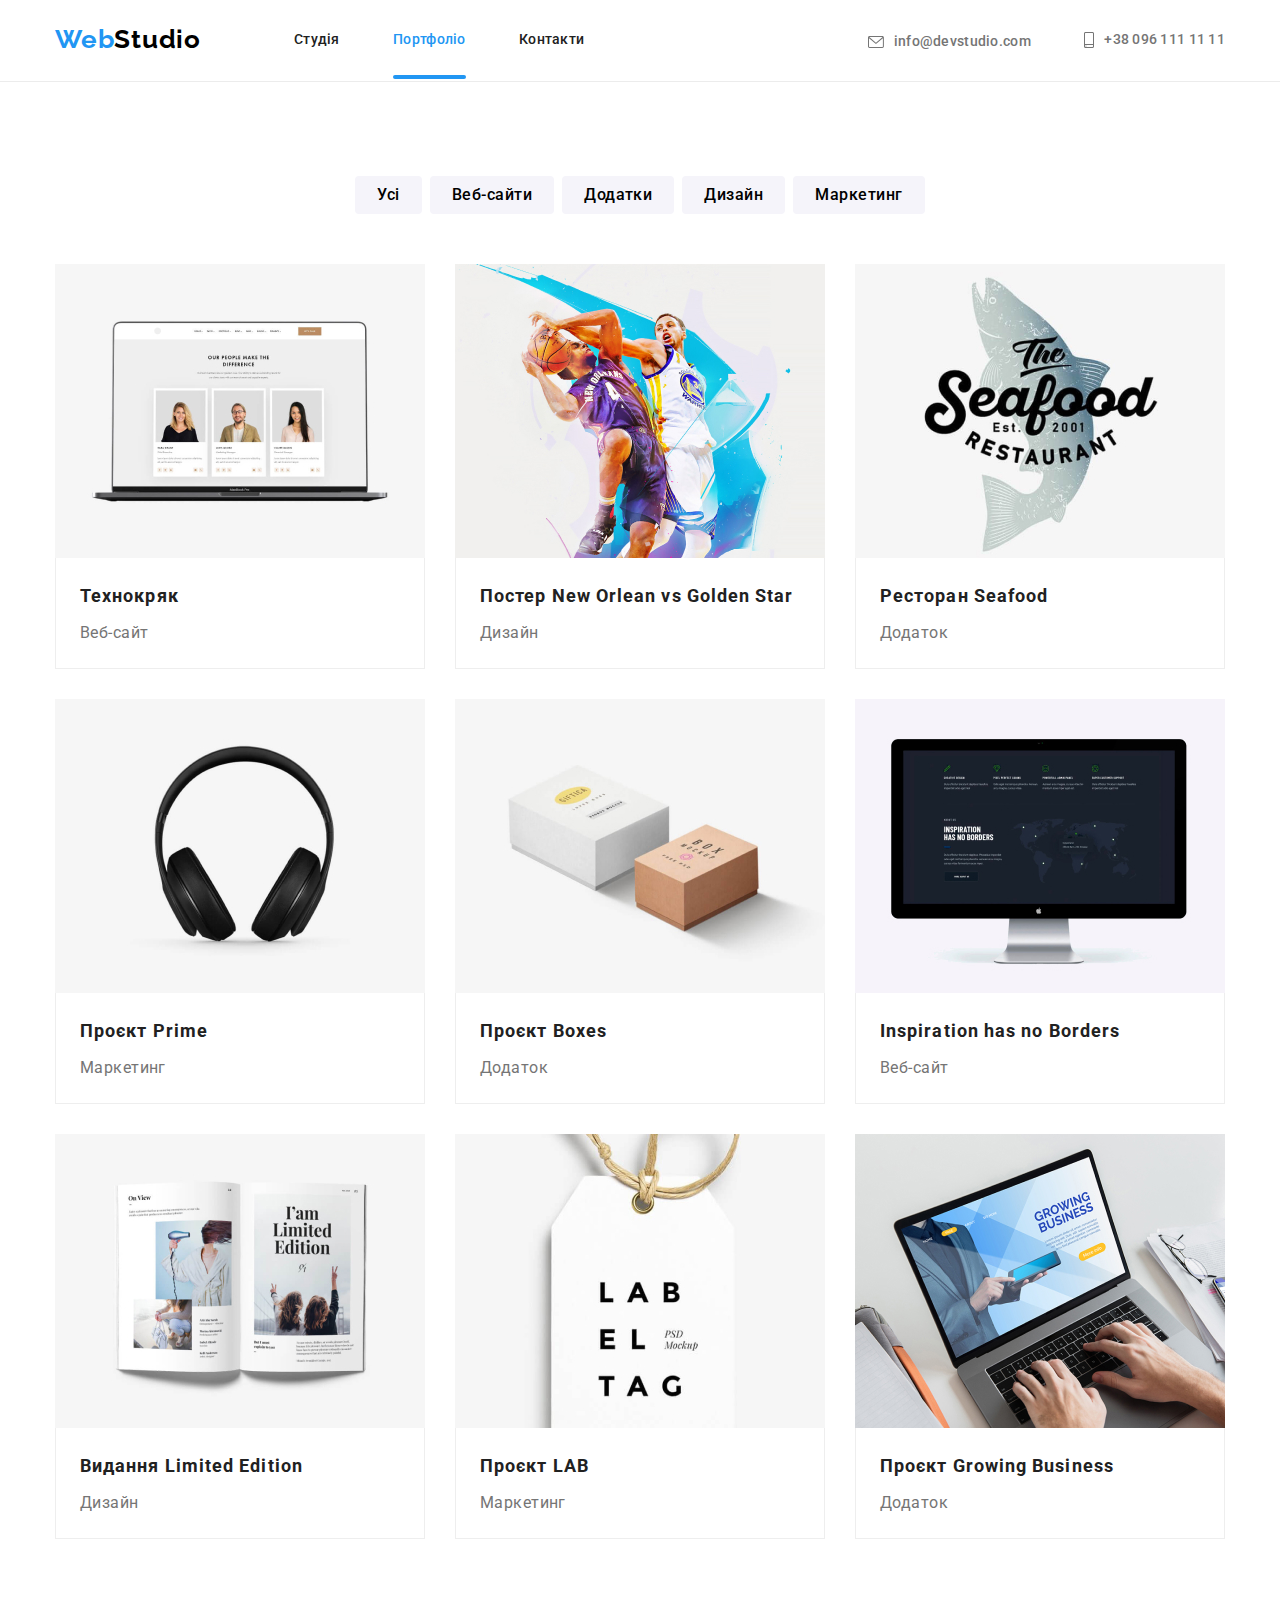
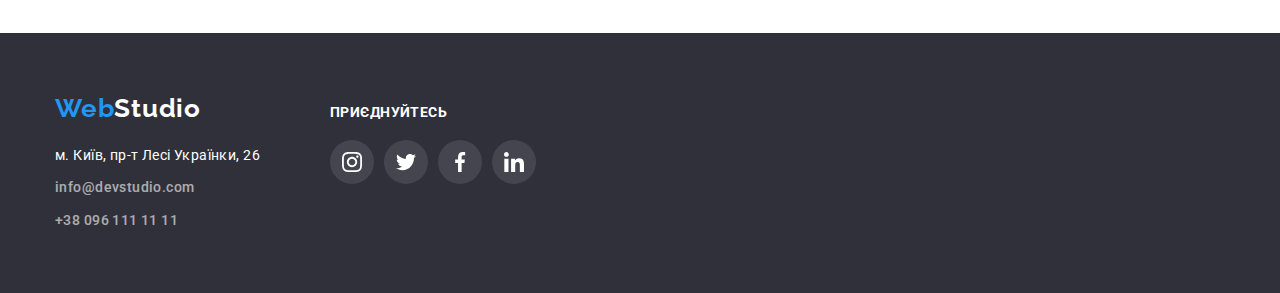
==== commit 666c896f: "Summary" ====
--- a/portfolio.html
+++ b/portfolio.html
@@ -119,7 +119,7 @@
                   alt="seafood"
                   width="370"
                 />
-                  <p class="hidden-text">The best seafood from Zhmerynka.</p>
+                  <p class="hidden-text">The best seafood in Zhmerynka.</p>
                 </div>
                 <div class="description-project">
                   <h2 class="project-name">
--- a/css/styles.css
+++ b/css/styles.css
@@ -11,6 +11,7 @@
   --header-border-color: #ececec;
   --social-media: #AFB1B8;
   --clients-link: #F5F5F5;
+  --modal-window-color: #ffffff;
 }
 
 body {
@@ -173,25 +174,21 @@
 
 .link::after {
   content: '';
-
   position: absolute;
   bottom: 0;
   left: 0;
-
-  
   display: block;
   width: 100%;
   height: 4px;
   border-radius: 2px;
-  
-  transform: scaleX(0);
-  transition: transform 250ms cubic-bezier(0.4, 0, 0.2, 1);
+  opacity: 0;
+  transition: opacity 250ms cubic-bezier(0.4, 0, 0.2, 1);
   background-color: var(--third-title-color);
 }
 
 .link:hover::after,
 .link:focus::after {
-  transform: scaleX(1);
+  opacity: 1;
 }
 
 .link:hover,
@@ -210,24 +207,21 @@
 
 .link.current::after {
   content: '';
-
   position: absolute;
   bottom: 0;
   left: 0;
-
-  
   display: block;
   width: 100%;
   height: 4px;
   border-radius: 2px;
-  transform: scaleX(0);
-  transition: transform 250ms cubic-bezier(0.4, 0, 0.2, 1);
+  opacity: 1;
+  transition: opacity 250ms cubic-bezier(0.4, 0, 0.2, 1);
   background-color: var(--third-title-color);
 }
 
 .link.current:hover::after,
 .link.current:focus::after {
-  transform: scaleX(1);
+  opacity: 1;
 }
 
 
@@ -516,12 +510,10 @@
   padding: 63px 24px;
   transform: translateY(100%);
   transition: transform 250ms cubic-bezier(0.4, 0, 0.2, 1);
-
   font-weight: 400;
   font-size: 18px;
   line-height: 1.56;
   color: var(--main-title-color);
-
   background: rgba(33, 150, 243, 0.9);
 }
 
@@ -619,9 +611,59 @@
   color: var(---main-title-color);
   background-color: var(--third-title-color);
   border: var(--third-title-color);
-  opacity: 0.8;
-  transition: color 250ms cubic-bezier(0.4, 0, 0.2, 1);
-}
+  opacity: 1;
+  transition: color 250ms cubic-bezier(0.4, 0, 0.2, 1);
+}
+
+.backdrop{
+  position: fixed;
+  top: 0;
+  left: 0;
+  width: 100%;
+  height: 100%;
+  z-index: 2;
+  background-color: rgba(0, 0, 0, 0.2);
+  transition: opacity 250ms cubic-bezier(0.4, 0, 0.2, 1);
+}
+
+.backdrop.is-hidden{
+  opacity: 0;
+  pointer-events: none;
+
+}
+
+.modal{
+  position: absolute;
+  top:50%;
+  left: 50%;
+  transform: translate(-50%, -50%);
+  min-width: 528px;
+  min-height: 581px;
+  background-color: var(--modal-window-color);
+  box-shadow: 0px 1px 3px rgba(0, 0, 0, 0.12), 0px 1px 1px rgba(0, 0, 0, 0.14), 0px 2px 1px rgba(0, 0, 0, 0.2);
+  border-radius: 4px;
+  transition: box-shadow 250ms cubic-bezier(0.4, 0, 0.2, 1);
+}
+
+.close {
+  position: absolute;
+  top: 8px;
+  right: 8px;
+  width: 30px;
+  height: 30px;
+  display: inline-block;
+  border: none;
+}
+
+.icon-modal {
+  position: absolute;
+  top: 0;
+  left: 0;
+  width: 30px;
+  height: 30px;
+  background-color: var(--modal-window-color);
+}
+
 
 .project-name {
   font-weight: 700;
